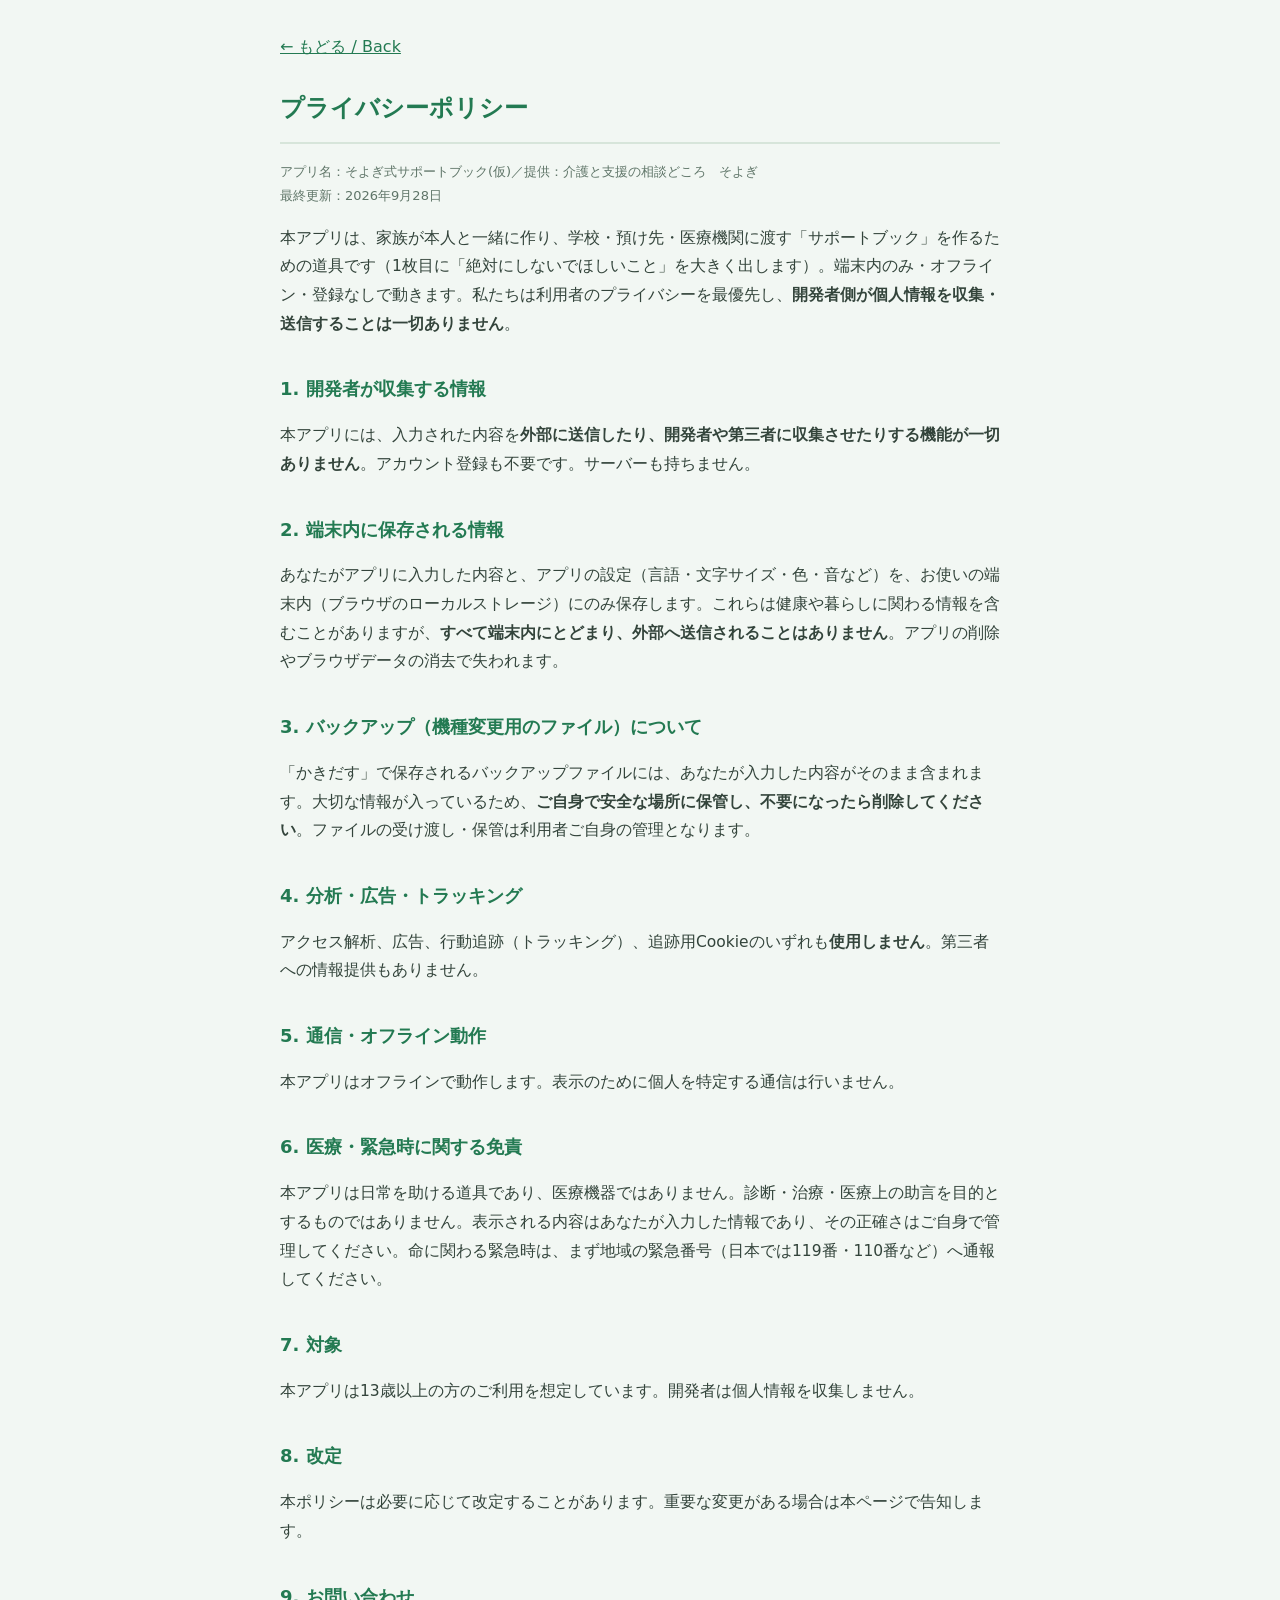
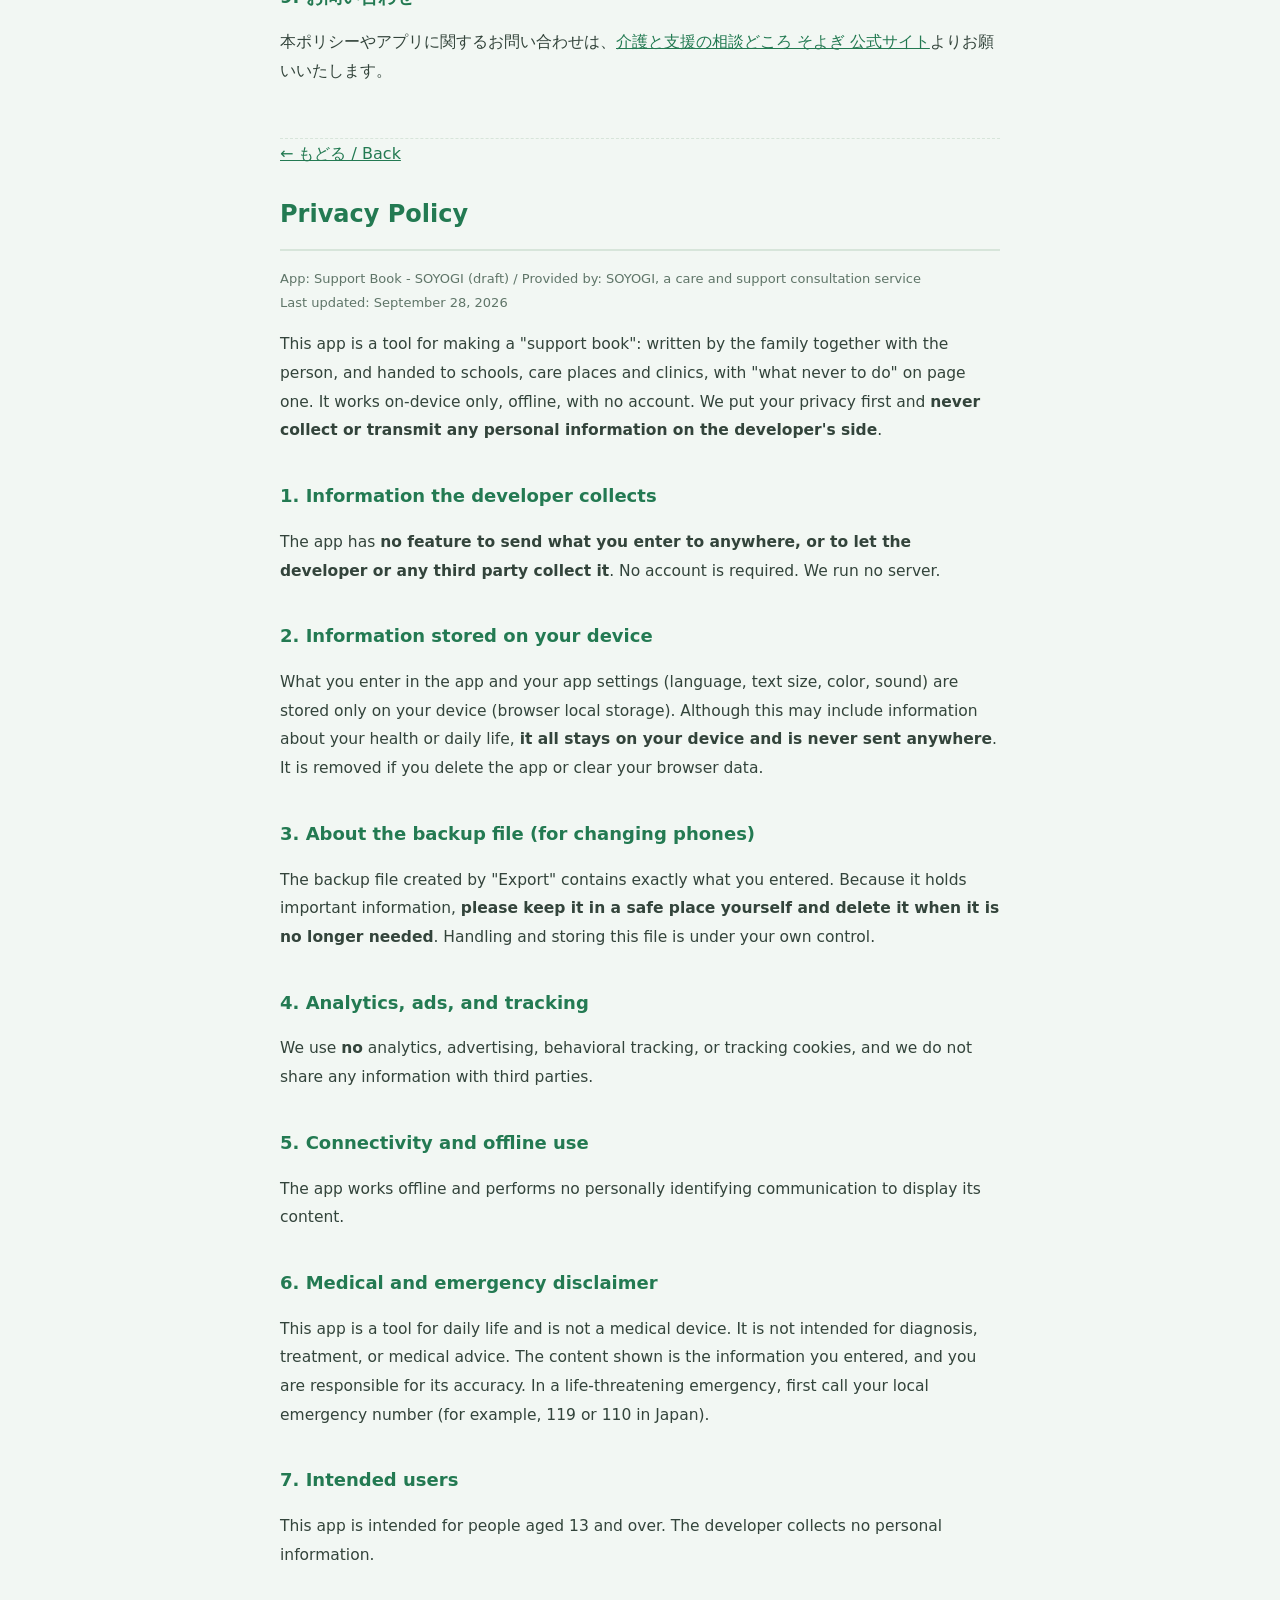
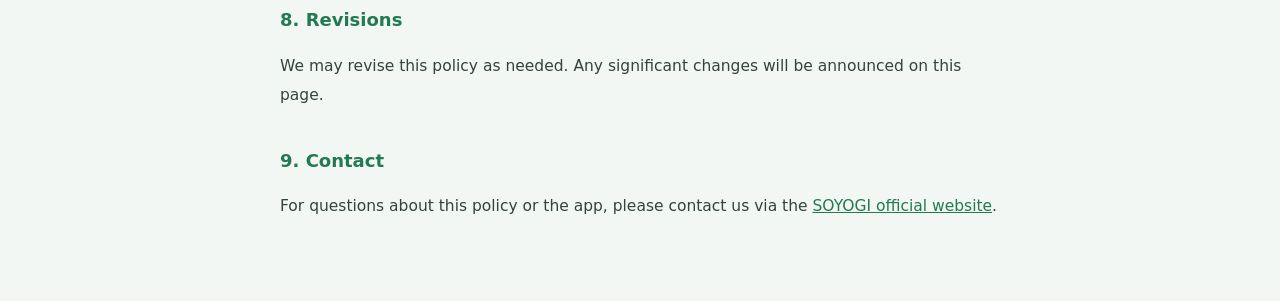
==== privacy.html @ 87d73acf "web v0.3.1: 本体から同期 Co-Authored-By: Claude Opus 5.5 <noreply@anthropic.com>" ====
<!DOCTYPE html>
<html lang="ja">
<head>
<meta charset="UTF-8">
<meta name="viewport" content="width=device-width, initial-scale=1.0">
<meta name="theme-color" content="#2e9e6b">
<title>プライバシーポリシー｜そよぎ式サポートブック(仮)</title>
<style>
  :root{ --brand:#237a52; --ink:#33443b; --soft:#5f7568; --line:#d7e5da; --bg:#f2f7f3; }
  *{box-sizing:border-box;}
  body{ margin:0; background:var(--bg); color:var(--ink); font-family:"Hiragino Kaku Gothic ProN","Yu Gothic UI","Noto Sans JP","Segoe UI",system-ui,sans-serif; line-height:1.85; }
  main{ max-width:760px; margin:0 auto; padding:32px 20px 64px; }
  h1{ font-size:24px; color:var(--brand); border-bottom:2px solid var(--line); padding-bottom:12px; }
  h2{ font-size:18px; color:var(--brand); margin-top:34px; }
  p,li{ font-size:15.5px; }
  ul{ padding-left:22px; }
  .meta{ color:var(--soft); font-size:13px; }
  .back{ display:inline-block; margin-bottom:8px; color:var(--brand); }
  .lang-sep{ margin:52px 0 0; border:0; border-top:1px dashed var(--line); }
  a{ color:var(--brand); }
</style>
</head>
<body>
<main>
  <a class="back" href="./">← もどる / Back</a>
  <h1>プライバシーポリシー</h1>
  <p class="meta">アプリ名：そよぎ式サポートブック(仮)／提供：介護と支援の相談どころ　そよぎ<br>最終更新：2026年9月28日</p>

  <p>本アプリは、家族が本人と一緒に作り、学校・預け先・医療機関に渡す「サポートブック」を作るための道具です（1枚目に「絶対にしないでほしいこと」を大きく出します）。端末内のみ・オフライン・登録なしで動きます。私たちは利用者のプライバシーを最優先し、<strong>開発者側が個人情報を収集・送信することは一切ありません</strong>。</p>

  <h2>1. 開発者が収集する情報</h2>
  <p>本アプリには、入力された内容を<strong>外部に送信したり、開発者や第三者に収集させたりする機能が一切ありません</strong>。アカウント登録も不要です。サーバーも持ちません。</p>

  <h2>2. 端末内に保存される情報</h2>
  <!-- BUILDER: このアプリが端末内に保存する情報を具体的に書く(例: 登録した手順・写真・記録・設定) -->
  <p>あなたがアプリに入力した内容と、アプリの設定（言語・文字サイズ・色・音など）を、お使いの端末内（ブラウザのローカルストレージ）にのみ保存します。これらは健康や暮らしに関わる情報を含むことがありますが、<strong>すべて端末内にとどまり、外部へ送信されることはありません</strong>。アプリの削除やブラウザデータの消去で失われます。</p>

  <h2>3. バックアップ（機種変更用のファイル）について</h2>
  <p>「かきだす」で保存されるバックアップファイルには、あなたが入力した内容がそのまま含まれます。大切な情報が入っているため、<strong>ご自身で安全な場所に保管し、不要になったら削除してください</strong>。ファイルの受け渡し・保管は利用者ご自身の管理となります。</p>

  <h2>4. 分析・広告・トラッキング</h2>
  <p>アクセス解析、広告、行動追跡（トラッキング）、追跡用Cookieのいずれも<strong>使用しません</strong>。第三者への情報提供もありません。</p>

  <h2>5. 通信・オフライン動作</h2>
  <p>本アプリはオフラインで動作します。表示のために個人を特定する通信は行いません。</p>

  <h2>6. 医療・緊急時に関する免責</h2>
  <p>本アプリは日常を助ける道具であり、医療機器ではありません。診断・治療・医療上の助言を目的とするものではありません。表示される内容はあなたが入力した情報であり、その正確さはご自身で管理してください。命に関わる緊急時は、まず地域の緊急番号（日本では119番・110番など）へ通報してください。</p>

  <h2>7. 対象</h2>
  <p>本アプリは13歳以上の方のご利用を想定しています。開発者は個人情報を収集しません。</p>

  <h2>8. 改定</h2>
  <p>本ポリシーは必要に応じて改定することがあります。重要な変更がある場合は本ページで告知します。</p>

  <h2>9. お問い合わせ</h2>
  <p>本ポリシーやアプリに関するお問い合わせは、<a href="https://soudansoyogi.com/" target="_blank" rel="noopener noreferrer">介護と支援の相談どころ そよぎ 公式サイト</a>よりお願いいたします。</p>

  <hr class="lang-sep">

  <a class="back" href="./">← もどる / Back</a>
  <h1>Privacy Policy</h1>
  <p class="meta">App: Support Book - SOYOGI (draft) / Provided by: SOYOGI, a care and support consultation service<br>Last updated: September 28, 2026</p>

  <p>This app is a tool for making a "support book": written by the family together with the person, and handed to schools, care places and clinics, with "what never to do" on page one. It works on-device only, offline, with no account. We put your privacy first and <strong>never collect or transmit any personal information on the developer's side</strong>.</p>

  <h2>1. Information the developer collects</h2>
  <p>The app has <strong>no feature to send what you enter to anywhere, or to let the developer or any third party collect it</strong>. No account is required. We run no server.</p>

  <h2>2. Information stored on your device</h2>
  <!-- BUILDER: list concretely what this app stores on the device -->
  <p>What you enter in the app and your app settings (language, text size, color, sound) are stored only on your device (browser local storage). Although this may include information about your health or daily life, <strong>it all stays on your device and is never sent anywhere</strong>. It is removed if you delete the app or clear your browser data.</p>

  <h2>3. About the backup file (for changing phones)</h2>
  <p>The backup file created by "Export" contains exactly what you entered. Because it holds important information, <strong>please keep it in a safe place yourself and delete it when it is no longer needed</strong>. Handling and storing this file is under your own control.</p>

  <h2>4. Analytics, ads, and tracking</h2>
  <p>We use <strong>no</strong> analytics, advertising, behavioral tracking, or tracking cookies, and we do not share any information with third parties.</p>

  <h2>5. Connectivity and offline use</h2>
  <p>The app works offline and performs no personally identifying communication to display its content.</p>

  <h2>6. Medical and emergency disclaimer</h2>
  <p>This app is a tool for daily life and is not a medical device. It is not intended for diagnosis, treatment, or medical advice. The content shown is the information you entered, and you are responsible for its accuracy. In a life-threatening emergency, first call your local emergency number (for example, 119 or 110 in Japan).</p>

  <h2>7. Intended users</h2>
  <p>This app is intended for people aged 13 and over. The developer collects no personal information.</p>

  <h2>8. Revisions</h2>
  <p>We may revise this policy as needed. Any significant changes will be announced on this page.</p>

  <h2>9. Contact</h2>
  <p>For questions about this policy or the app, please contact us via the <a href="https://soudansoyogi.com/" target="_blank" rel="noopener noreferrer">SOYOGI official website</a>.</p>
</main>
</body>
</html>
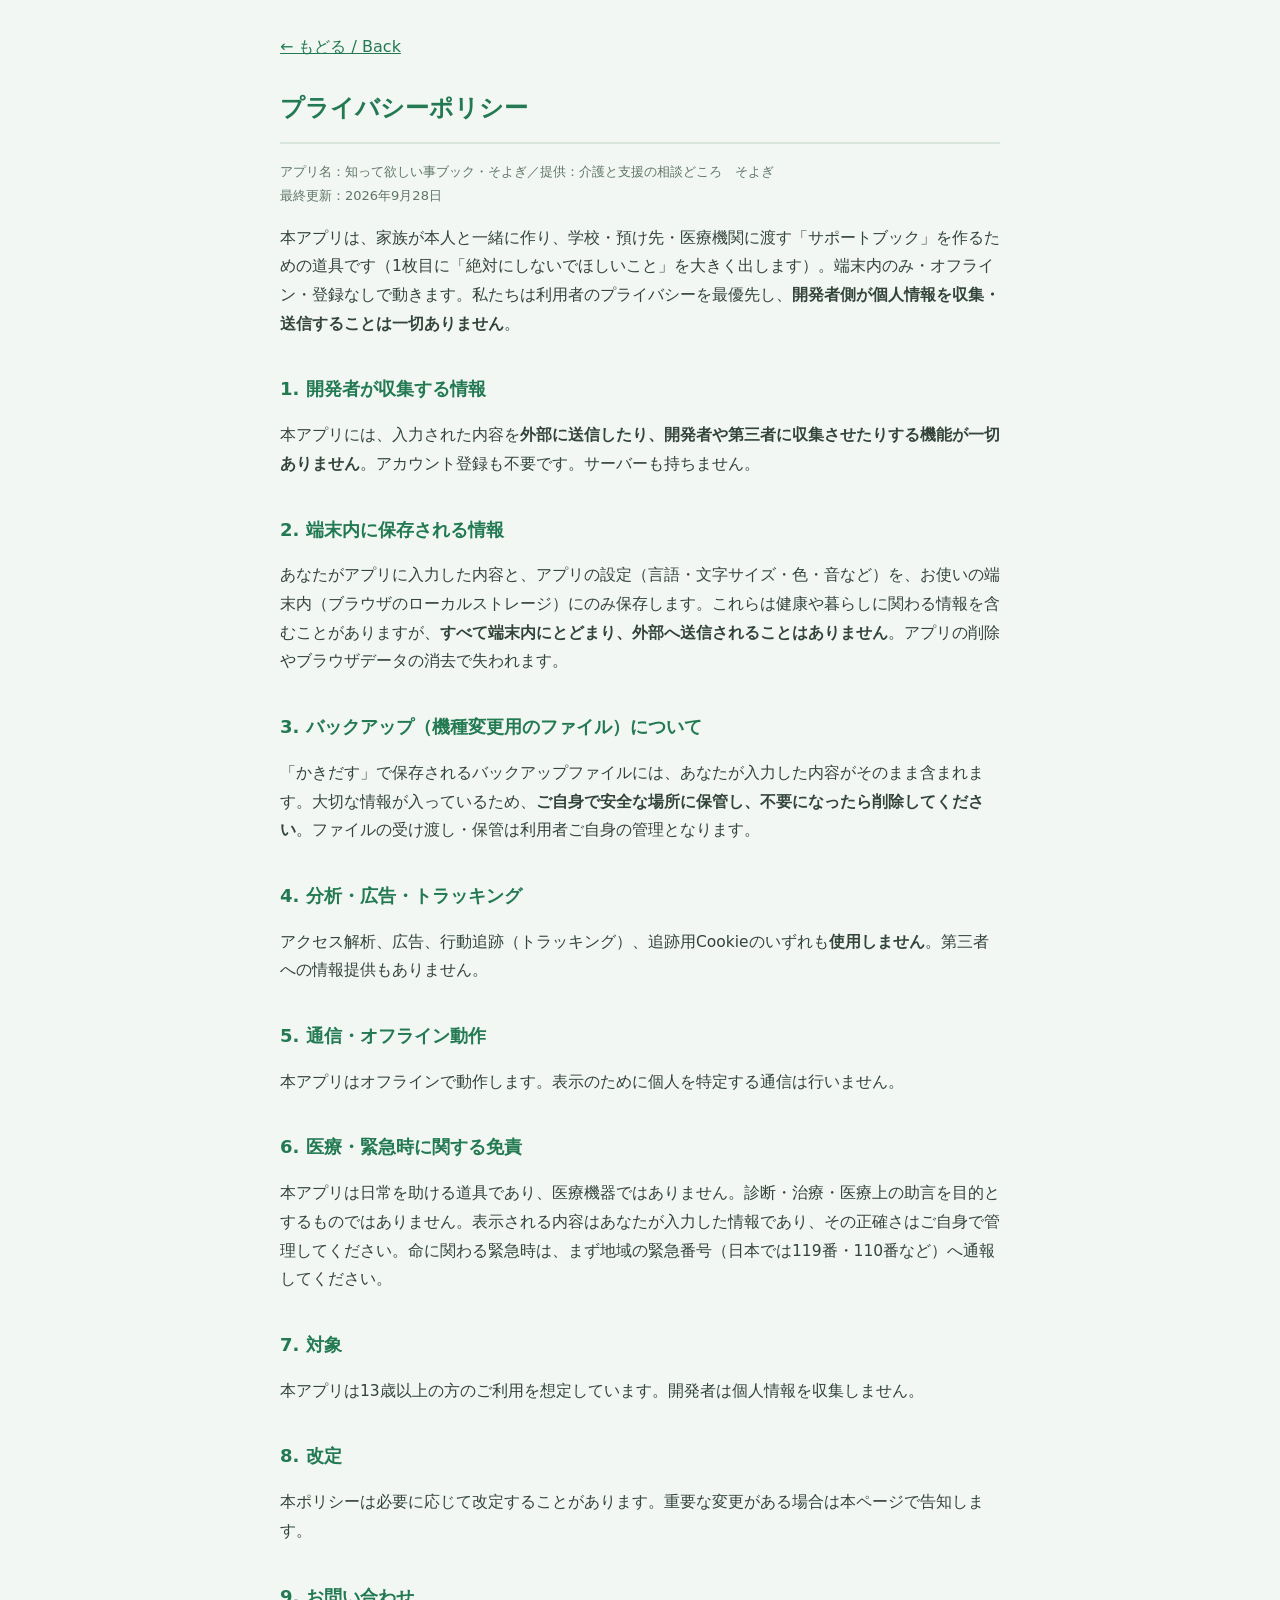
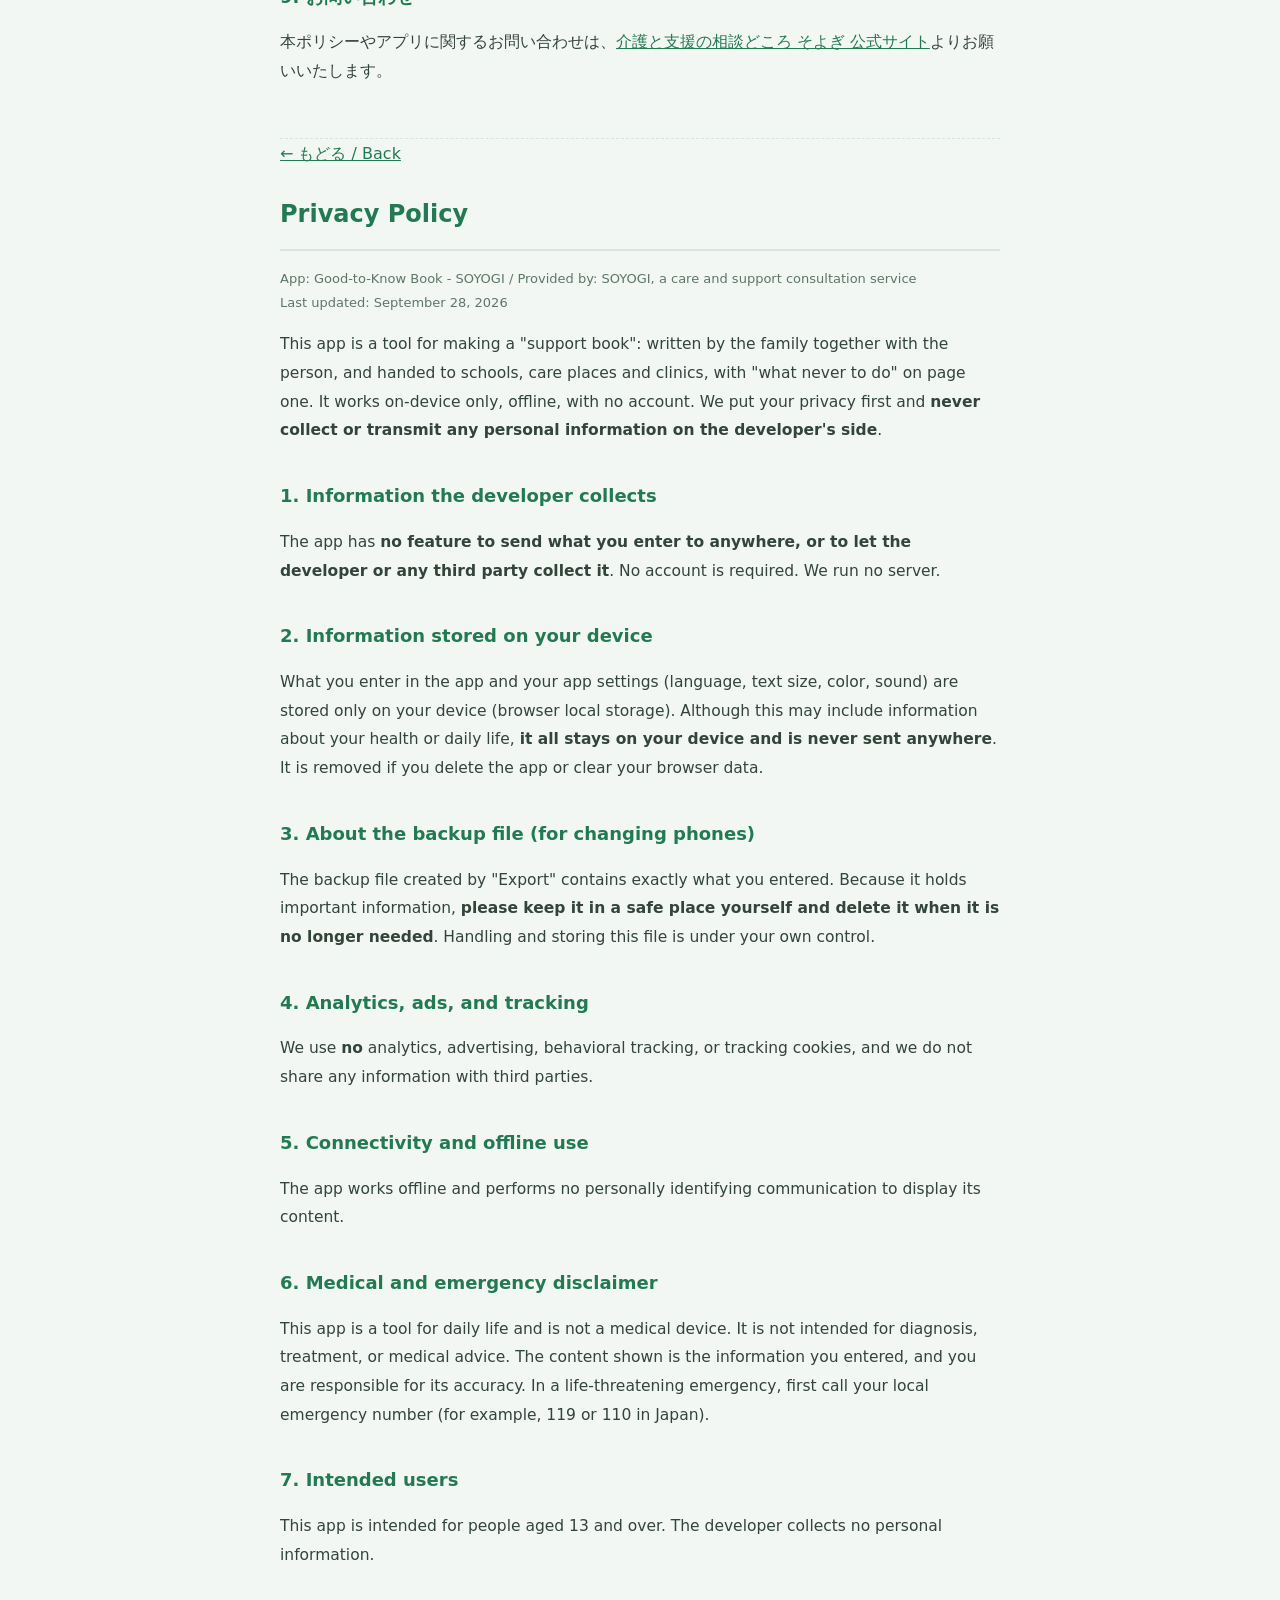
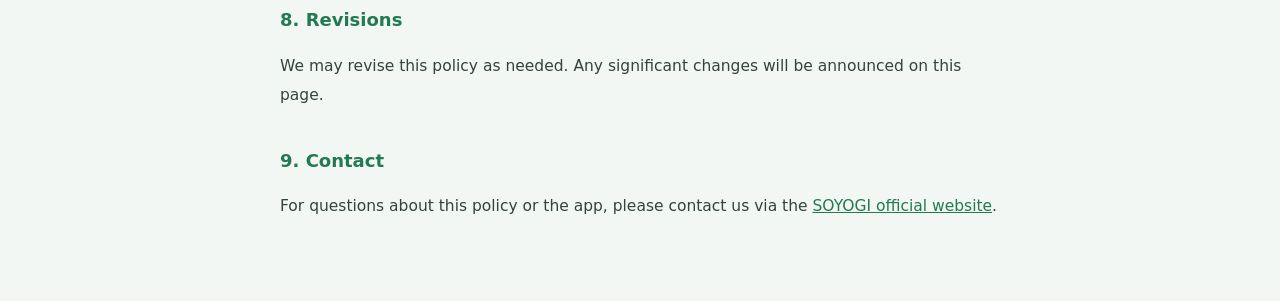
==== commit 54d8cac9: "web v0.4.0: 本体から同期 Co-Authored-By: Claude Opus 5.5 <noreply@anthropic.com>" ====
--- a/privacy.html
+++ b/privacy.html
@@ -4,7 +4,7 @@
 <meta charset="UTF-8">
 <meta name="viewport" content="width=device-width, initial-scale=1.0">
 <meta name="theme-color" content="#2e9e6b">
-<title>プライバシーポリシー｜そよぎ式サポートブック(仮)</title>
+<title>プライバシーポリシー｜知って欲しい事ブック・そよぎ</title>
 <style>
   :root{ --brand:#237a52; --ink:#33443b; --soft:#5f7568; --line:#d7e5da; --bg:#f2f7f3; }
   *{box-sizing:border-box;}
@@ -24,7 +24,7 @@
 <main>
   <a class="back" href="./">← もどる / Back</a>
   <h1>プライバシーポリシー</h1>
-  <p class="meta">アプリ名：そよぎ式サポートブック(仮)／提供：介護と支援の相談どころ　そよぎ<br>最終更新：2026年9月28日</p>
+  <p class="meta">アプリ名：知って欲しい事ブック・そよぎ／提供：介護と支援の相談どころ　そよぎ<br>最終更新：2026年9月28日</p>
 
   <p>本アプリは、家族が本人と一緒に作り、学校・預け先・医療機関に渡す「サポートブック」を作るための道具です（1枚目に「絶対にしないでほしいこと」を大きく出します）。端末内のみ・オフライン・登録なしで動きます。私たちは利用者のプライバシーを最優先し、<strong>開発者側が個人情報を収集・送信することは一切ありません</strong>。</p>
 
@@ -60,7 +60,7 @@
 
   <a class="back" href="./">← もどる / Back</a>
   <h1>Privacy Policy</h1>
-  <p class="meta">App: Support Book - SOYOGI (draft) / Provided by: SOYOGI, a care and support consultation service<br>Last updated: September 28, 2026</p>
+  <p class="meta">App: Good-to-Know Book - SOYOGI / Provided by: SOYOGI, a care and support consultation service<br>Last updated: September 28, 2026</p>
 
   <p>This app is a tool for making a "support book": written by the family together with the person, and handed to schools, care places and clinics, with "what never to do" on page one. It works on-device only, offline, with no account. We put your privacy first and <strong>never collect or transmit any personal information on the developer's side</strong>.</p>
 
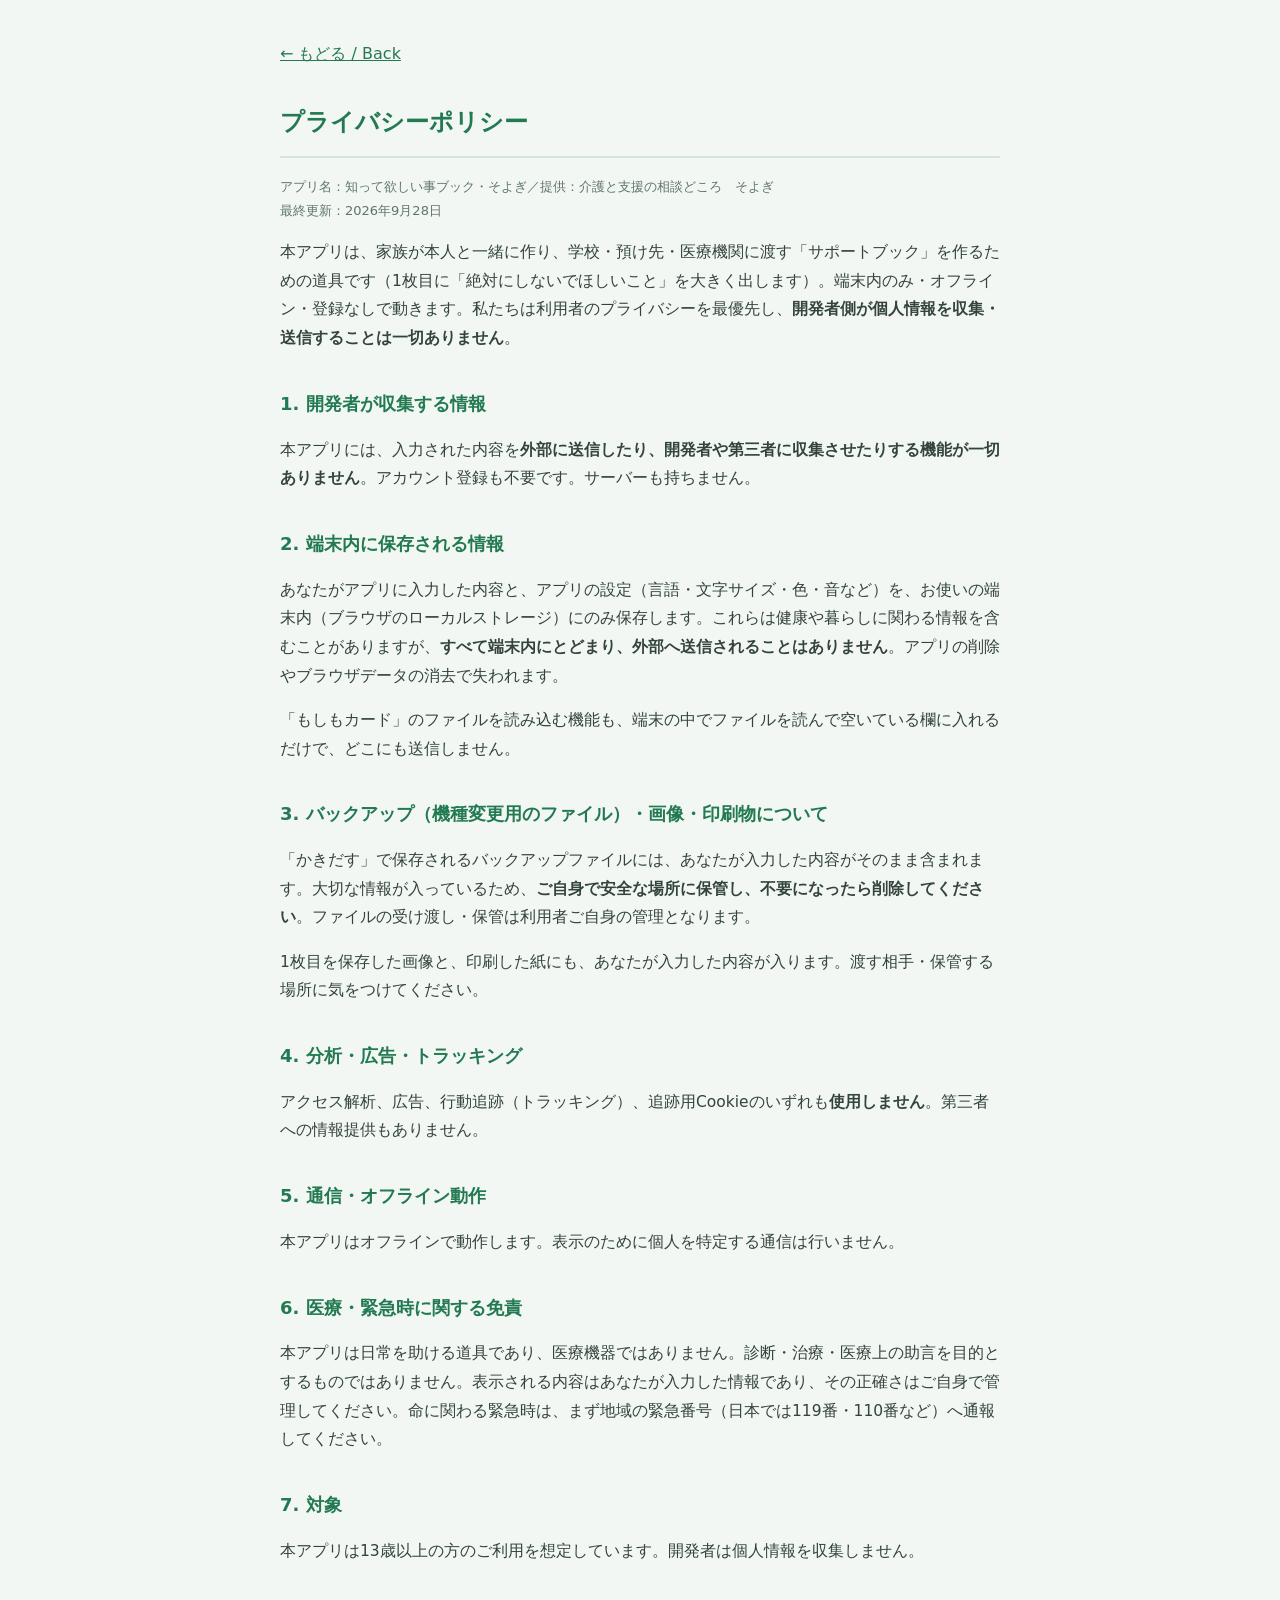
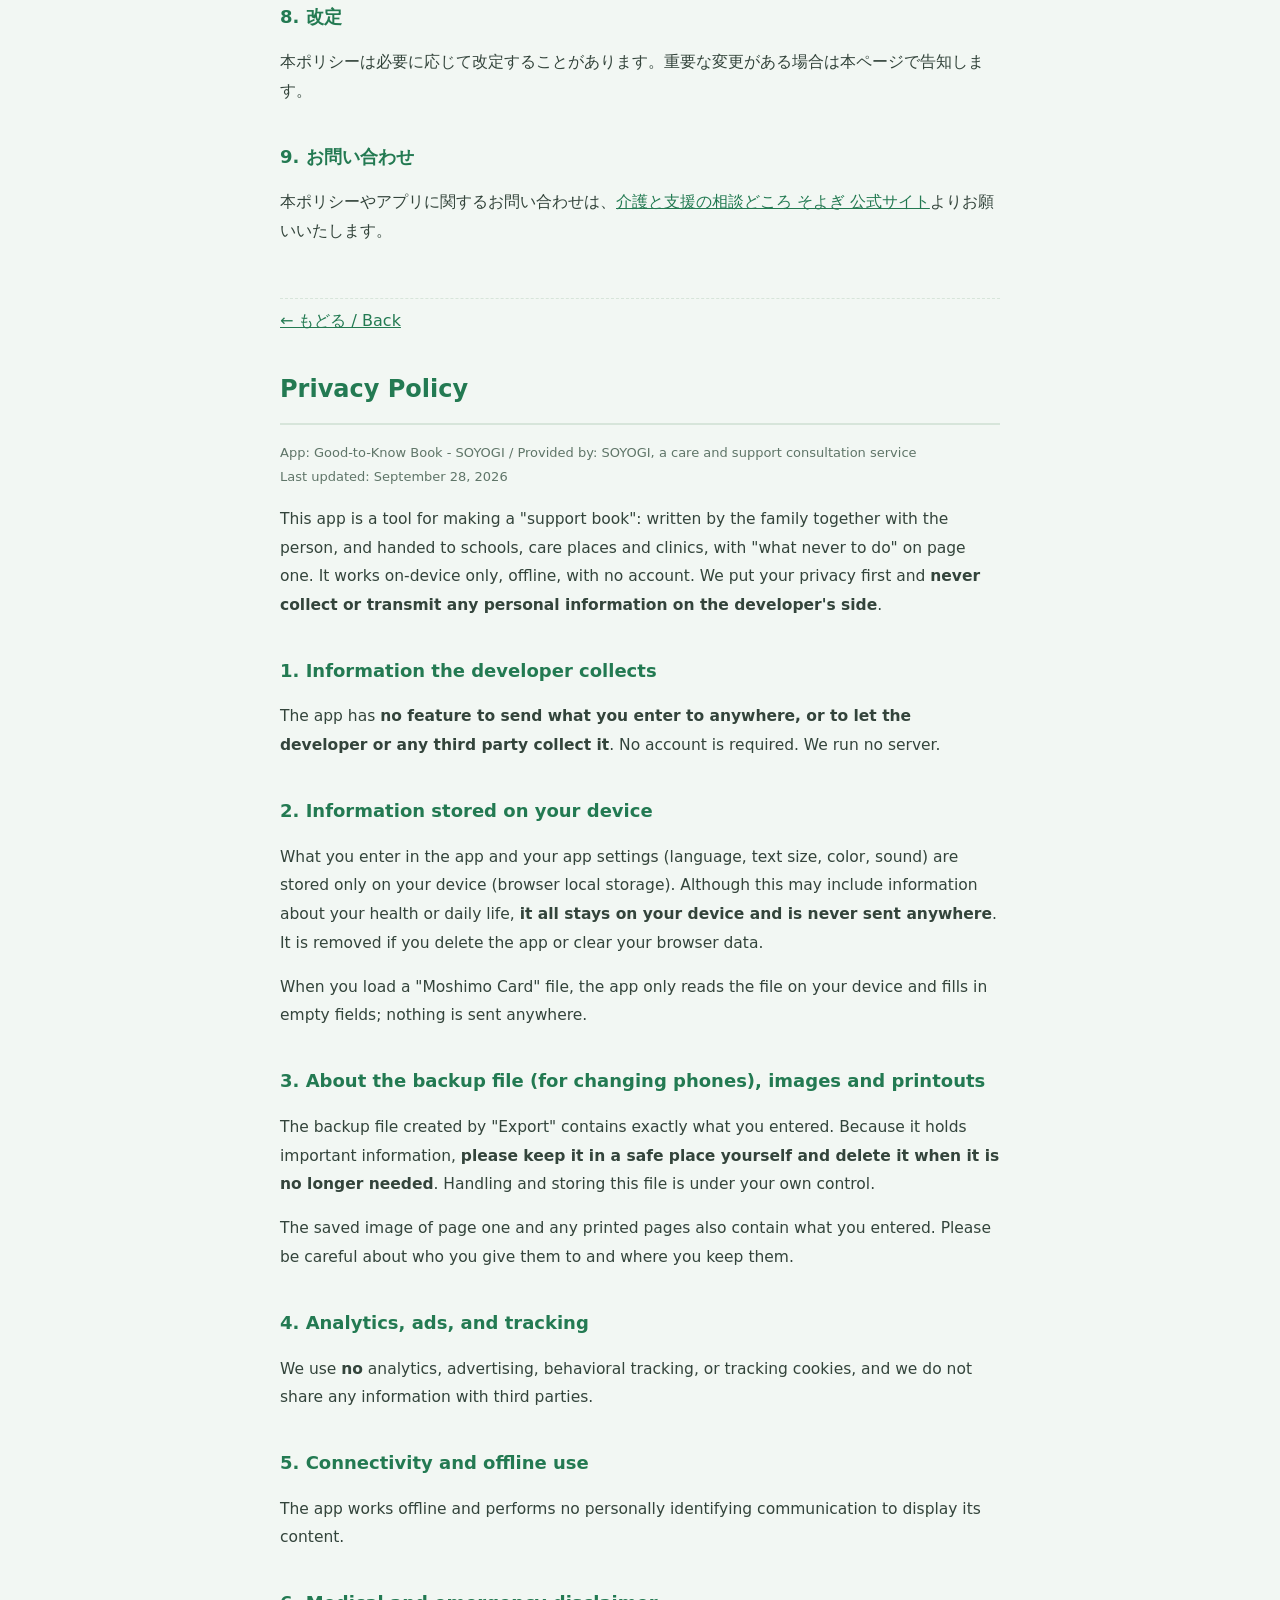
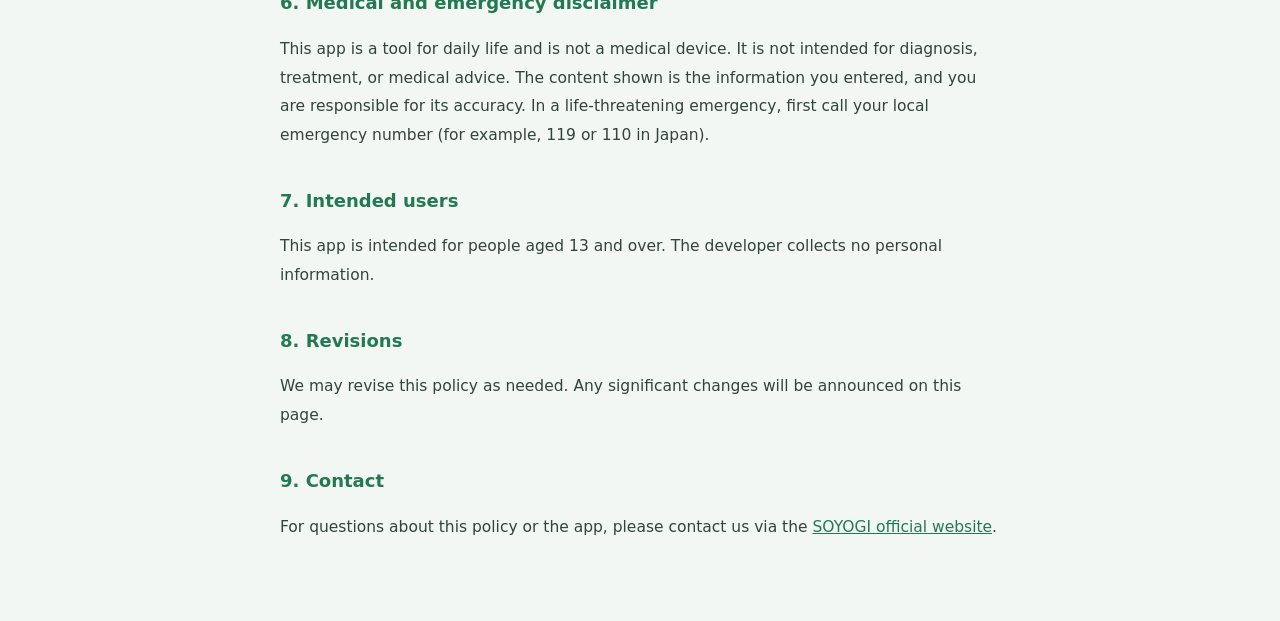
==== commit 2748743d: "web v0.4.1: 本体から同期 Co-Authored-By: Claude Opus 5.5 <noreply@anthropic.com>" ====
--- a/privacy.html
+++ b/privacy.html
@@ -5,6 +5,7 @@
 <meta name="viewport" content="width=device-width, initial-scale=1.0">
 <meta name="theme-color" content="#2e9e6b">
 <title>プライバシーポリシー｜知って欲しい事ブック・そよぎ</title>
+<link rel="icon" href="icons/icon-192.png">
 <style>
   :root{ --brand:#237a52; --ink:#33443b; --soft:#5f7568; --line:#d7e5da; --bg:#f2f7f3; }
   *{box-sizing:border-box;}
@@ -15,7 +16,7 @@
   p,li{ font-size:15.5px; }
   ul{ padding-left:22px; }
   .meta{ color:var(--soft); font-size:13px; }
-  .back{ display:inline-block; margin-bottom:8px; color:var(--brand); }
+  .back{ display:inline-flex; align-items:center; min-height:44px; padding:0 12px 0 0; margin-bottom:8px; color:var(--brand); }
   .lang-sep{ margin:52px 0 0; border:0; border-top:1px dashed var(--line); }
   a{ color:var(--brand); }
 </style>
@@ -34,9 +35,11 @@
   <h2>2. 端末内に保存される情報</h2>
   <!-- BUILDER: このアプリが端末内に保存する情報を具体的に書く(例: 登録した手順・写真・記録・設定) -->
   <p>あなたがアプリに入力した内容と、アプリの設定（言語・文字サイズ・色・音など）を、お使いの端末内（ブラウザのローカルストレージ）にのみ保存します。これらは健康や暮らしに関わる情報を含むことがありますが、<strong>すべて端末内にとどまり、外部へ送信されることはありません</strong>。アプリの削除やブラウザデータの消去で失われます。</p>
+  <p>「もしもカード」のファイルを読み込む機能も、端末の中でファイルを読んで空いている欄に入れるだけで、どこにも送信しません。</p>
 
-  <h2>3. バックアップ（機種変更用のファイル）について</h2>
+  <h2>3. バックアップ（機種変更用のファイル）・画像・印刷物について</h2>
   <p>「かきだす」で保存されるバックアップファイルには、あなたが入力した内容がそのまま含まれます。大切な情報が入っているため、<strong>ご自身で安全な場所に保管し、不要になったら削除してください</strong>。ファイルの受け渡し・保管は利用者ご自身の管理となります。</p>
+  <p>1枚目を保存した画像と、印刷した紙にも、あなたが入力した内容が入ります。渡す相手・保管する場所に気をつけてください。</p>
 
   <h2>4. 分析・広告・トラッキング</h2>
   <p>アクセス解析、広告、行動追跡（トラッキング）、追跡用Cookieのいずれも<strong>使用しません</strong>。第三者への情報提供もありません。</p>
@@ -70,9 +73,11 @@
   <h2>2. Information stored on your device</h2>
   <!-- BUILDER: list concretely what this app stores on the device -->
   <p>What you enter in the app and your app settings (language, text size, color, sound) are stored only on your device (browser local storage). Although this may include information about your health or daily life, <strong>it all stays on your device and is never sent anywhere</strong>. It is removed if you delete the app or clear your browser data.</p>
+  <p>When you load a "Moshimo Card" file, the app only reads the file on your device and fills in empty fields; nothing is sent anywhere.</p>
 
-  <h2>3. About the backup file (for changing phones)</h2>
+  <h2>3. About the backup file (for changing phones), images and printouts</h2>
   <p>The backup file created by "Export" contains exactly what you entered. Because it holds important information, <strong>please keep it in a safe place yourself and delete it when it is no longer needed</strong>. Handling and storing this file is under your own control.</p>
+  <p>The saved image of page one and any printed pages also contain what you entered. Please be careful about who you give them to and where you keep them.</p>
 
   <h2>4. Analytics, ads, and tracking</h2>
   <p>We use <strong>no</strong> analytics, advertising, behavioral tracking, or tracking cookies, and we do not share any information with third parties.</p>
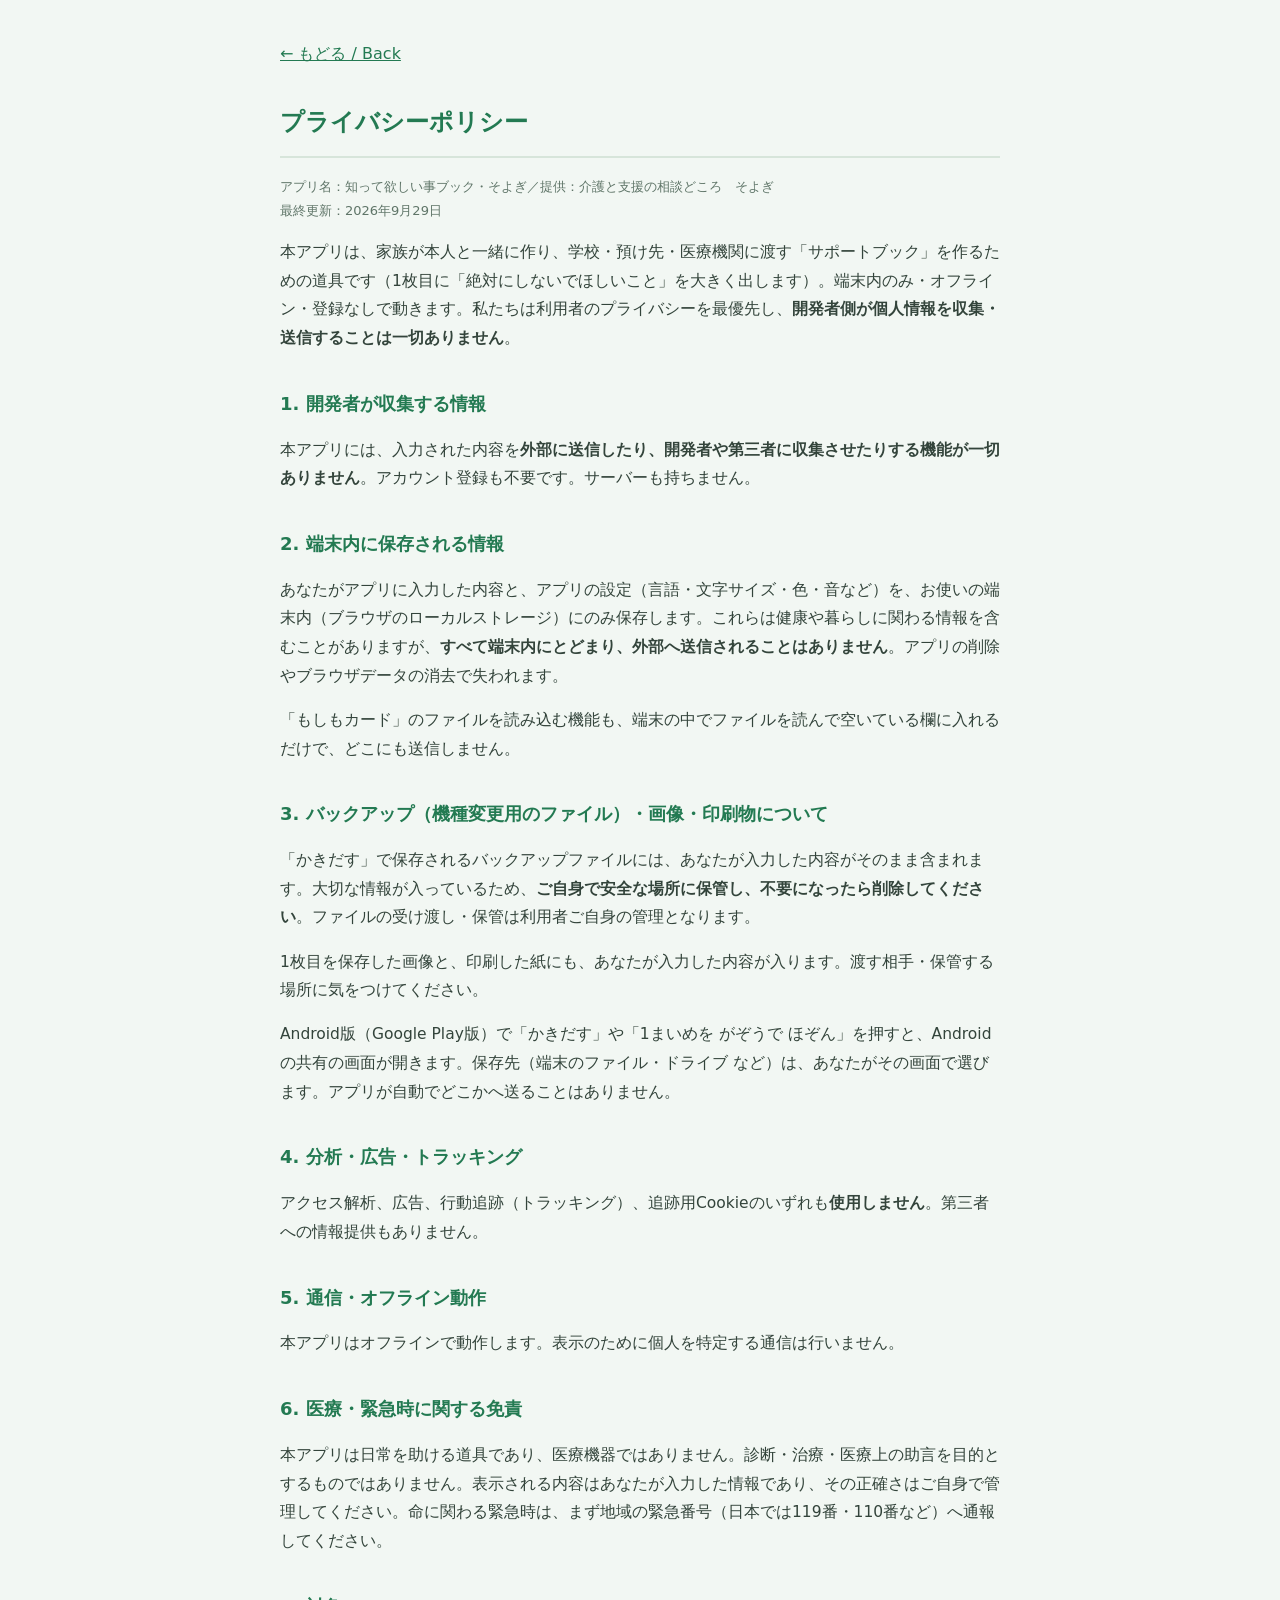
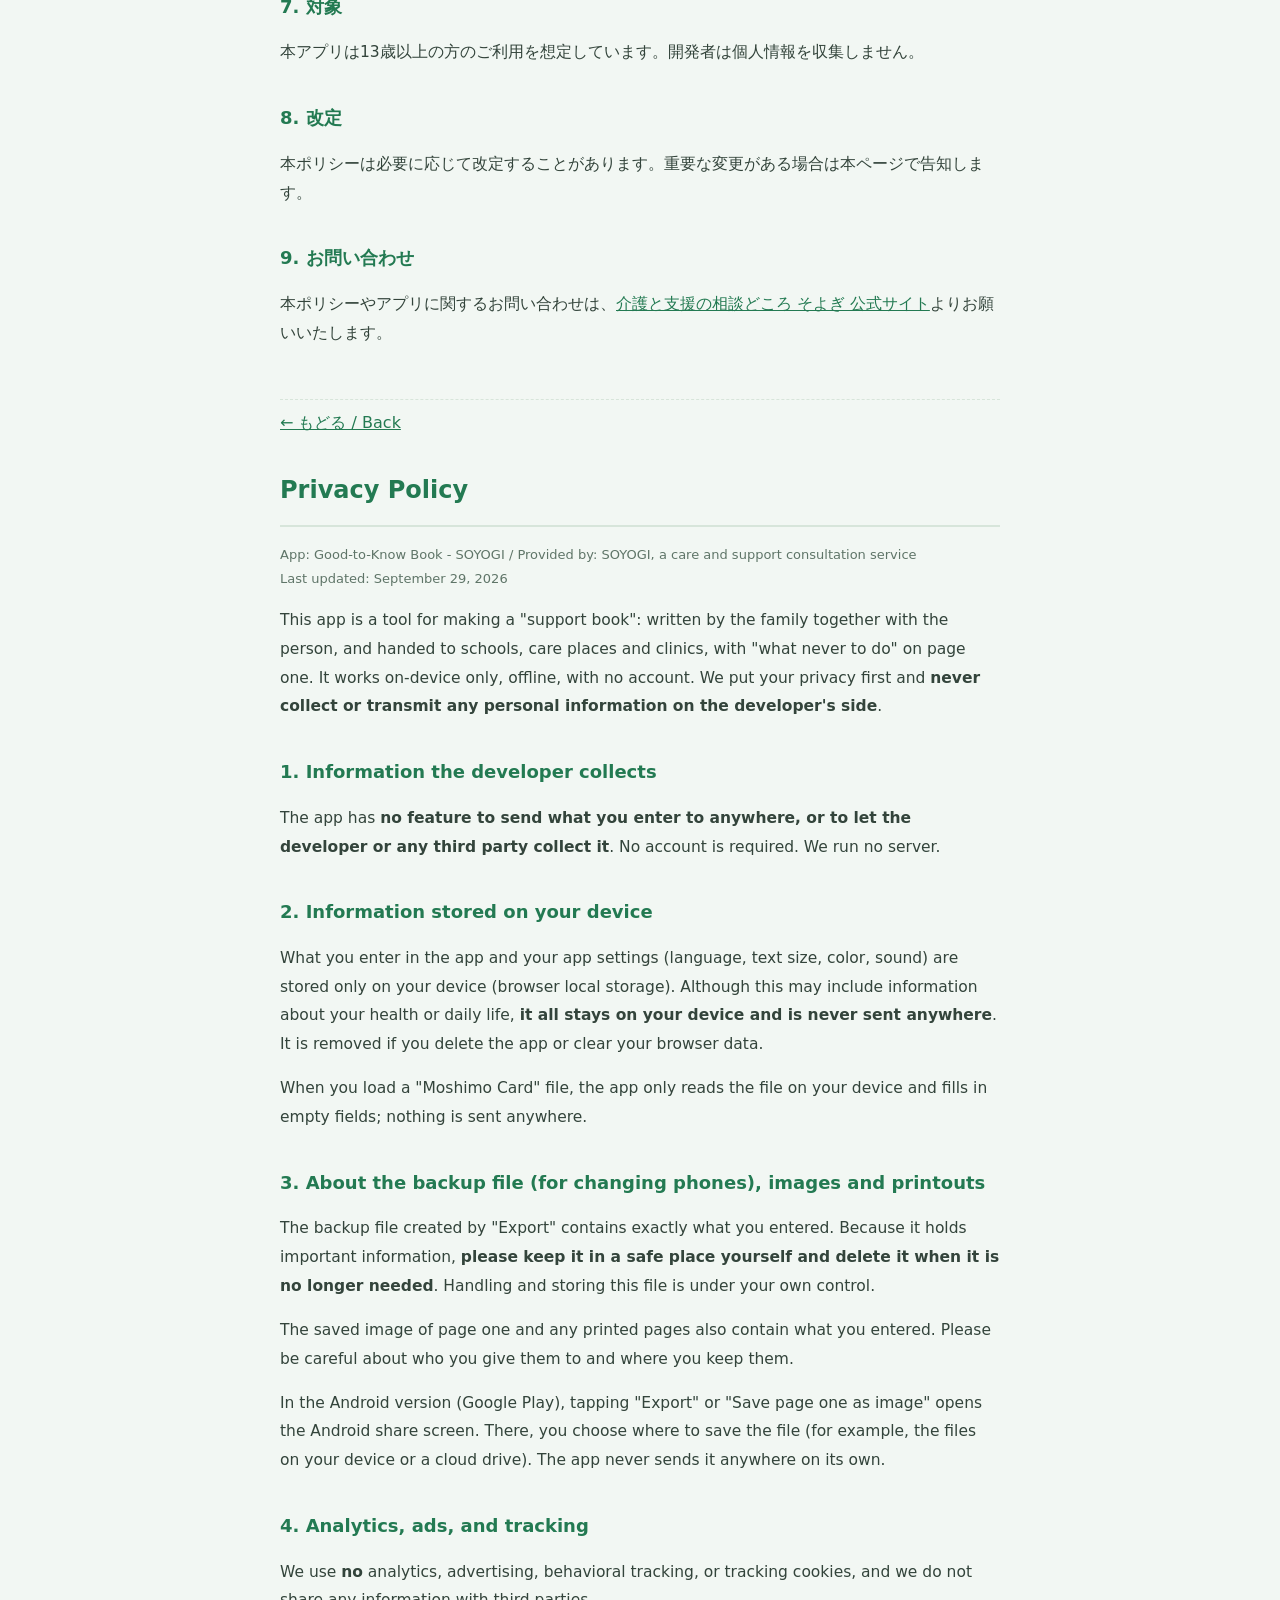
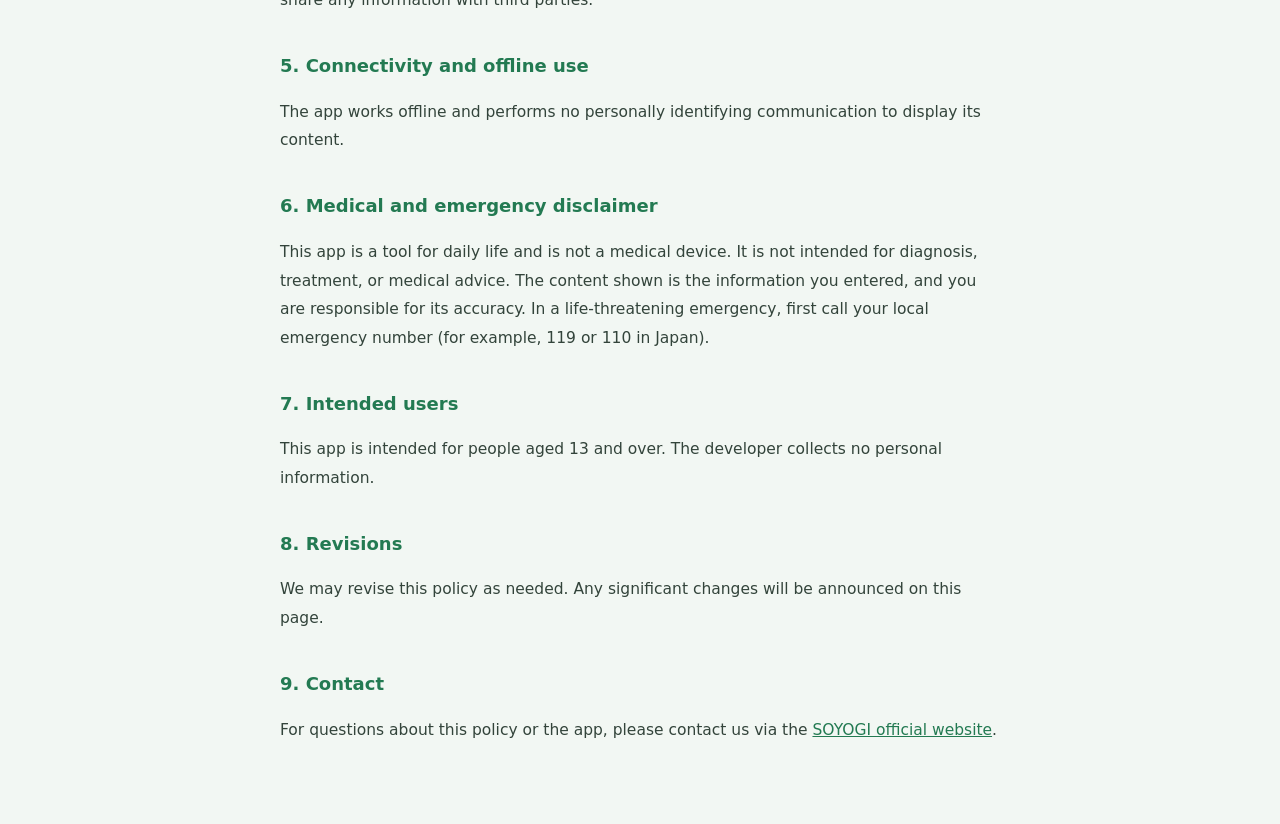
==== commit 79c4a048: "web v0.4.3: 本体から同期 Co-Authored-By: Claude Opus 5.5 <noreply@anthropic.com>" ====
--- a/privacy.html
+++ b/privacy.html
@@ -25,7 +25,7 @@
 <main>
   <a class="back" href="./">← もどる / Back</a>
   <h1>プライバシーポリシー</h1>
-  <p class="meta">アプリ名：知って欲しい事ブック・そよぎ／提供：介護と支援の相談どころ　そよぎ<br>最終更新：2026年9月28日</p>
+  <p class="meta">アプリ名：知って欲しい事ブック・そよぎ／提供：介護と支援の相談どころ　そよぎ<br>最終更新：2026年9月29日</p>
 
   <p>本アプリは、家族が本人と一緒に作り、学校・預け先・医療機関に渡す「サポートブック」を作るための道具です（1枚目に「絶対にしないでほしいこと」を大きく出します）。端末内のみ・オフライン・登録なしで動きます。私たちは利用者のプライバシーを最優先し、<strong>開発者側が個人情報を収集・送信することは一切ありません</strong>。</p>
 
@@ -40,6 +40,7 @@
   <h2>3. バックアップ（機種変更用のファイル）・画像・印刷物について</h2>
   <p>「かきだす」で保存されるバックアップファイルには、あなたが入力した内容がそのまま含まれます。大切な情報が入っているため、<strong>ご自身で安全な場所に保管し、不要になったら削除してください</strong>。ファイルの受け渡し・保管は利用者ご自身の管理となります。</p>
   <p>1枚目を保存した画像と、印刷した紙にも、あなたが入力した内容が入ります。渡す相手・保管する場所に気をつけてください。</p>
+  <p>Android版（Google Play版）で「かきだす」や「1まいめを がぞうで ほぞん」を押すと、Androidの共有の画面が開きます。保存先（端末のファイル・ドライブ など）は、あなたがその画面で選びます。アプリが自動でどこかへ送ることはありません。</p>
 
   <h2>4. 分析・広告・トラッキング</h2>
   <p>アクセス解析、広告、行動追跡（トラッキング）、追跡用Cookieのいずれも<strong>使用しません</strong>。第三者への情報提供もありません。</p>
@@ -63,7 +64,7 @@
 
   <a class="back" href="./">← もどる / Back</a>
   <h1>Privacy Policy</h1>
-  <p class="meta">App: Good-to-Know Book - SOYOGI / Provided by: SOYOGI, a care and support consultation service<br>Last updated: September 28, 2026</p>
+  <p class="meta">App: Good-to-Know Book - SOYOGI / Provided by: SOYOGI, a care and support consultation service<br>Last updated: September 29, 2026</p>
 
   <p>This app is a tool for making a "support book": written by the family together with the person, and handed to schools, care places and clinics, with "what never to do" on page one. It works on-device only, offline, with no account. We put your privacy first and <strong>never collect or transmit any personal information on the developer's side</strong>.</p>
 
@@ -78,6 +79,7 @@
   <h2>3. About the backup file (for changing phones), images and printouts</h2>
   <p>The backup file created by "Export" contains exactly what you entered. Because it holds important information, <strong>please keep it in a safe place yourself and delete it when it is no longer needed</strong>. Handling and storing this file is under your own control.</p>
   <p>The saved image of page one and any printed pages also contain what you entered. Please be careful about who you give them to and where you keep them.</p>
+  <p>In the Android version (Google Play), tapping "Export" or "Save page one as image" opens the Android share screen. There, you choose where to save the file (for example, the files on your device or a cloud drive). The app never sends it anywhere on its own.</p>
 
   <h2>4. Analytics, ads, and tracking</h2>
   <p>We use <strong>no</strong> analytics, advertising, behavioral tracking, or tracking cookies, and we do not share any information with third parties.</p>
